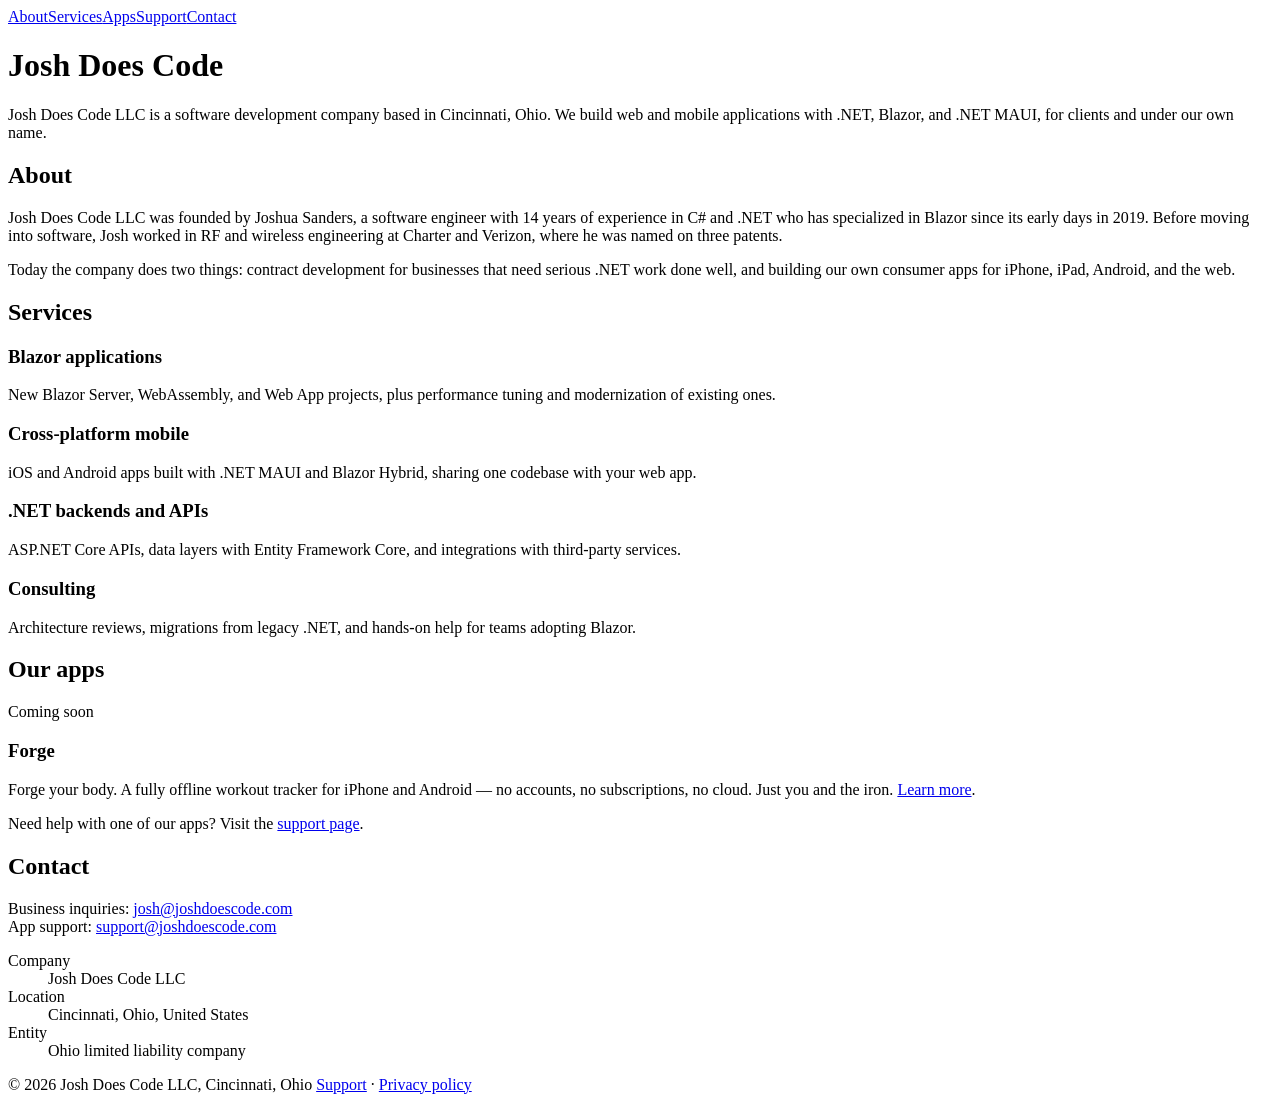
==== index.html @ a7d5ea66 "Add index.html" ====
<!doctype html>
<html lang="en">
<head>
<meta charset="utf-8">
<meta name="viewport" content="width=device-width, initial-scale=1">
<title>Josh Does Code LLC | .NET, Blazor, and mobile app development</title>
<meta name="description" content="Josh Does Code LLC is a software development company in Cincinnati, Ohio, building web and mobile apps with .NET, Blazor, and .NET MAUI.">
<link rel="preconnect" href="https://fonts.googleapis.com">
<link rel="preconnect" href="https://fonts.gstatic.com" crossorigin>
<link href="https://fonts.googleapis.com/css2?family=Schibsted+Grotesk:wght@400;600;700;800&display=swap" rel="stylesheet">
<link rel="stylesheet" href="style.css">
</head>
<body>
<main class="wrap">
  <nav aria-label="Main">
    <a href="#about">About</a><a href="#services">Services</a><a href="#apps">Apps</a><a href="support.html">Support</a><a href="#contact">Contact</a>
  </nav>

  <h1 class="mark">Josh Does Code<span class="caret" aria-hidden="true"></span></h1>
  <p class="lede">Josh Does Code LLC is a software development company based in Cincinnati, Ohio. We build web and mobile applications with .NET, Blazor, and .NET MAUI, for clients and under our own name.</p>

  <section id="about">
    <h2>About</h2>
    <p>Josh Does Code LLC was founded by Joshua Sanders, a software engineer with 14 years of experience in C# and .NET who has specialized in Blazor since its early days in 2019. Before moving into software, Josh worked in RF and wireless engineering at Charter and Verizon, where he was named on three patents.</p>
    <p>Today the company does two things: contract development for businesses that need serious .NET work done well, and building our own consumer apps for iPhone, iPad, Android, and the web.</p>
  </section>

  <section id="services">
    <h2>Services</h2>
    <div class="grid">
      <div class="card"><h3>Blazor applications</h3><p>New Blazor Server, WebAssembly, and Web App projects, plus performance tuning and modernization of existing ones.</p></div>
      <div class="card"><h3>Cross-platform mobile</h3><p>iOS and Android apps built with .NET MAUI and Blazor Hybrid, sharing one codebase with your web app.</p></div>
      <div class="card"><h3>.NET backends and APIs</h3><p>ASP.NET Core APIs, data layers with Entity Framework Core, and integrations with third-party services.</p></div>
      <div class="card"><h3>Consulting</h3><p>Architecture reviews, migrations from legacy .NET, and hands-on help for teams adopting Blazor.</p></div>
    </div>
  </section>

  <section id="apps">
    <h2>Our apps</h2>
    <div class="grid">
      <div class="card"><span class="tag">Coming soon</span><h3>Forge</h3><p>Forge your body. A fully offline workout tracker for iPhone and Android — no accounts, no subscriptions, no cloud. Just you and the iron. <a href="/forge/">Learn more</a>.</p></div>
    </div>
    <p style="margin-top:1rem">Need help with one of our apps? Visit the <a href="support.html">support page</a>.</p>
  </section>

  <section id="contact">
    <h2>Contact</h2>
    <p>Business inquiries: <a href="mailto:josh@joshdoescode.com">josh@joshdoescode.com</a><br>App support: <a href="mailto:support@joshdoescode.com">support@joshdoescode.com</a></p>
    <dl class="facts">
      <dt>Company</dt><dd>Josh Does Code LLC</dd>
      <dt>Location</dt><dd>Cincinnati, Ohio, United States</dd>
      <dt>Entity</dt><dd>Ohio limited liability company</dd>
    </dl>
  </section>

  <footer>
    <span>&copy; 2026 Josh Does Code LLC, Cincinnati, Ohio</span>
    <span><a href="support.html">Support</a> &middot; <a href="privacy.html">Privacy policy</a></span>
  </footer>
</main>
</body>
</html>
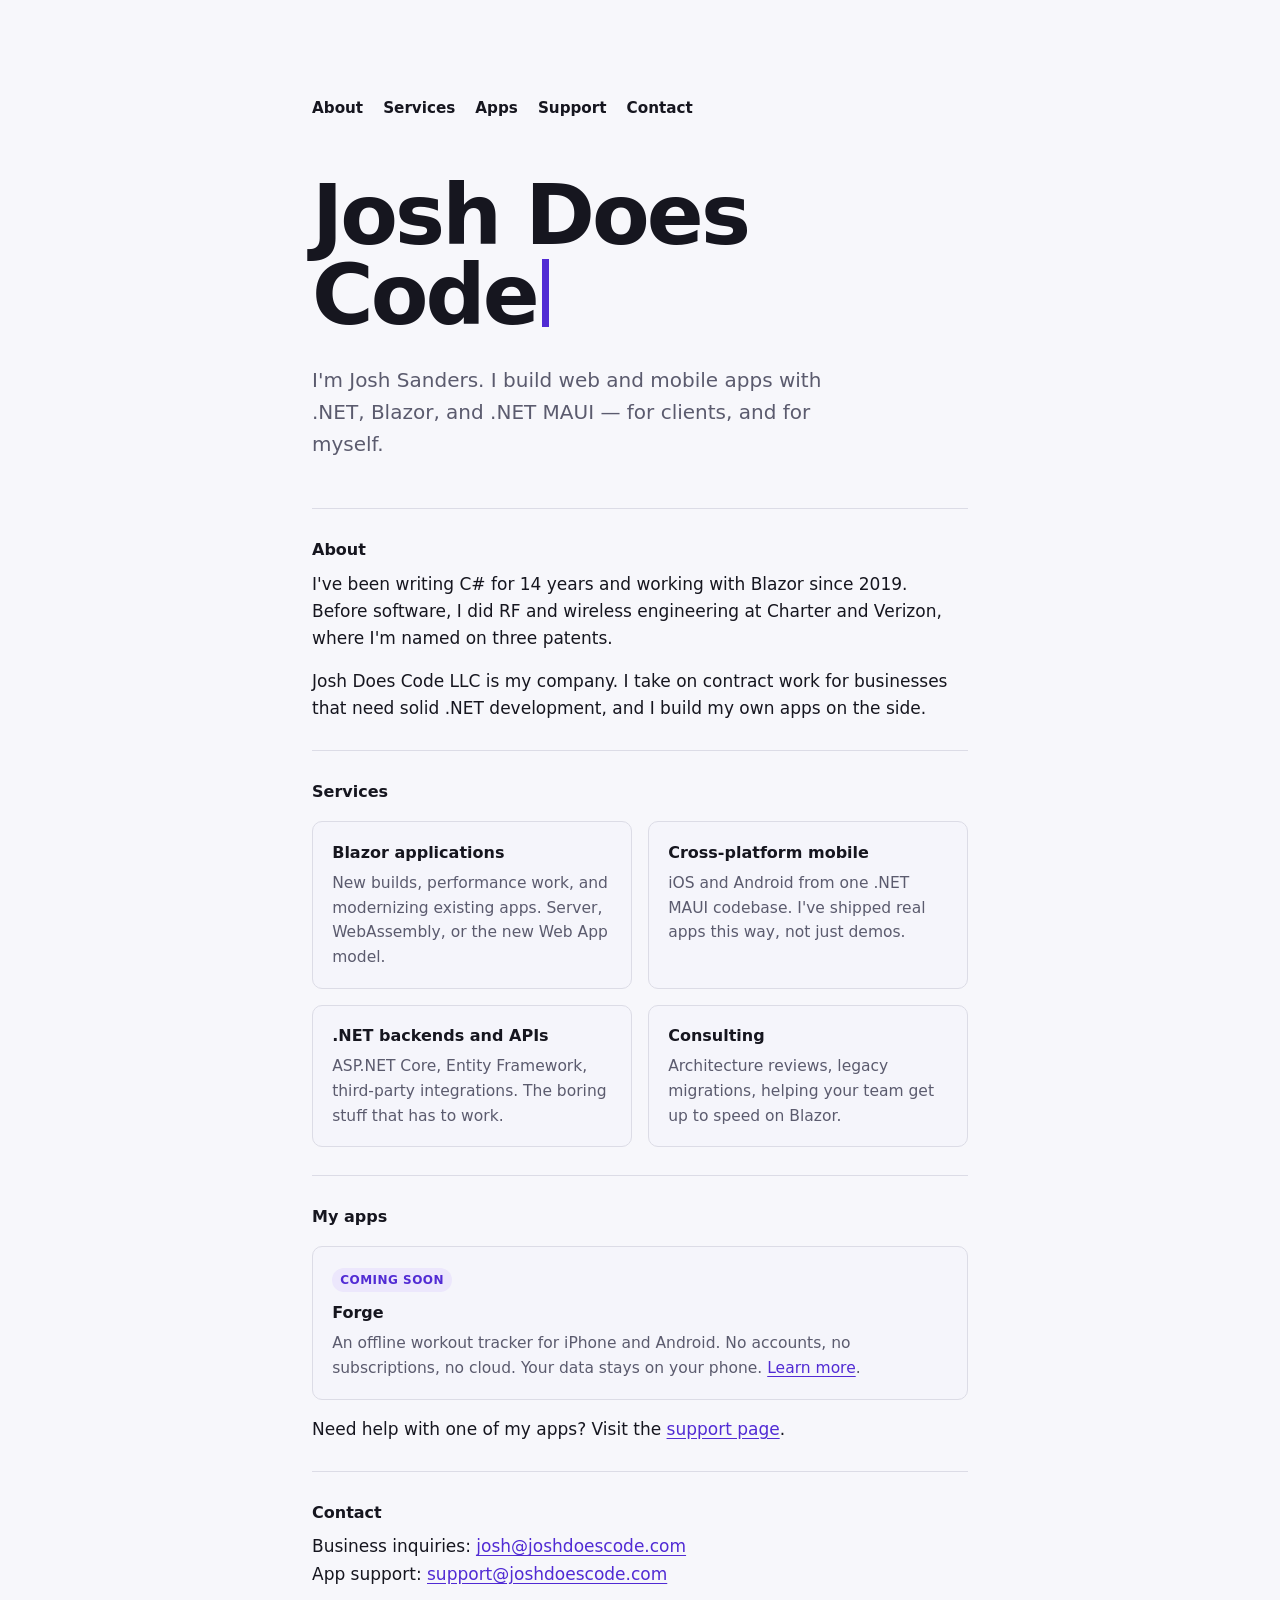
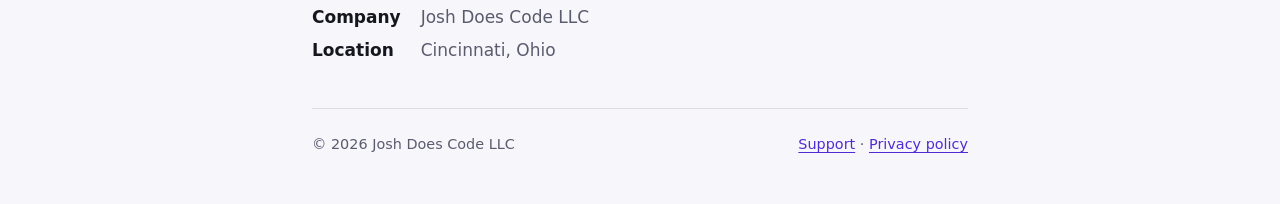
==== commit 01e3b4fd: "Polish site copy" ====
--- a/index.html
+++ b/index.html
@@ -17,30 +17,30 @@
   </nav>
 
   <h1 class="mark">Josh Does Code<span class="caret" aria-hidden="true"></span></h1>
-  <p class="lede">Josh Does Code LLC is a software development company based in Cincinnati, Ohio. We build web and mobile applications with .NET, Blazor, and .NET MAUI, for clients and under our own name.</p>
+  <p class="lede">I'm Josh Sanders. I build web and mobile apps with .NET, Blazor, and .NET MAUI — for clients, and for myself.</p>
 
   <section id="about">
     <h2>About</h2>
-    <p>Josh Does Code LLC was founded by Joshua Sanders, a software engineer with 14 years of experience in C# and .NET who has specialized in Blazor since its early days in 2019. Before moving into software, Josh worked in RF and wireless engineering at Charter and Verizon, where he was named on three patents.</p>
-    <p>Today the company does two things: contract development for businesses that need serious .NET work done well, and building our own consumer apps for iPhone, iPad, Android, and the web.</p>
+    <p>I've been writing C# for 14 years and working with Blazor since 2019. Before software, I did RF and wireless engineering at Charter and Verizon, where I'm named on three patents.</p>
+    <p>Josh Does Code LLC is my company. I take on contract work for businesses that need solid .NET development, and I build my own apps on the side.</p>
   </section>
 
   <section id="services">
     <h2>Services</h2>
     <div class="grid">
-      <div class="card"><h3>Blazor applications</h3><p>New Blazor Server, WebAssembly, and Web App projects, plus performance tuning and modernization of existing ones.</p></div>
-      <div class="card"><h3>Cross-platform mobile</h3><p>iOS and Android apps built with .NET MAUI and Blazor Hybrid, sharing one codebase with your web app.</p></div>
-      <div class="card"><h3>.NET backends and APIs</h3><p>ASP.NET Core APIs, data layers with Entity Framework Core, and integrations with third-party services.</p></div>
-      <div class="card"><h3>Consulting</h3><p>Architecture reviews, migrations from legacy .NET, and hands-on help for teams adopting Blazor.</p></div>
+      <div class="card"><h3>Blazor applications</h3><p>New builds, performance work, and modernizing existing apps. Server, WebAssembly, or the new Web App model.</p></div>
+      <div class="card"><h3>Cross-platform mobile</h3><p>iOS and Android from one .NET MAUI codebase. I've shipped real apps this way, not just demos.</p></div>
+      <div class="card"><h3>.NET backends and APIs</h3><p>ASP.NET Core, Entity Framework, third-party integrations. The boring stuff that has to work.</p></div>
+      <div class="card"><h3>Consulting</h3><p>Architecture reviews, legacy migrations, helping your team get up to speed on Blazor.</p></div>
     </div>
   </section>
 
   <section id="apps">
-    <h2>Our apps</h2>
+    <h2>My apps</h2>
     <div class="grid">
-      <div class="card"><span class="tag">Coming soon</span><h3>Forge</h3><p>Forge your body. A fully offline workout tracker for iPhone and Android — no accounts, no subscriptions, no cloud. Just you and the iron. <a href="/forge/">Learn more</a>.</p></div>
+      <div class="card"><span class="tag">Coming soon</span><h3>Forge</h3><p>An offline workout tracker for iPhone and Android. No accounts, no subscriptions, no cloud. Your data stays on your phone. <a href="/forge/">Learn more</a>.</p></div>
     </div>
-    <p style="margin-top:1rem">Need help with one of our apps? Visit the <a href="support.html">support page</a>.</p>
+    <p style="margin-top:1rem">Need help with one of my apps? Visit the <a href="support.html">support page</a>.</p>
   </section>
 
   <section id="contact">
@@ -48,13 +48,12 @@
     <p>Business inquiries: <a href="mailto:josh@joshdoescode.com">josh@joshdoescode.com</a><br>App support: <a href="mailto:support@joshdoescode.com">support@joshdoescode.com</a></p>
     <dl class="facts">
       <dt>Company</dt><dd>Josh Does Code LLC</dd>
-      <dt>Location</dt><dd>Cincinnati, Ohio, United States</dd>
-      <dt>Entity</dt><dd>Ohio limited liability company</dd>
+      <dt>Location</dt><dd>Cincinnati, Ohio</dd>
     </dl>
   </section>
 
   <footer>
-    <span>&copy; 2026 Josh Does Code LLC, Cincinnati, Ohio</span>
+    <span>&copy; 2026 Josh Does Code LLC</span>
     <span><a href="support.html">Support</a> &middot; <a href="privacy.html">Privacy policy</a></span>
   </footer>
 </main>
--- a/style.css
+++ b/style.css
@@ -0,0 +1,33 @@
+:root{--bg:#F7F7FB;--ink:#16161F;--muted:#5B5B6E;--line:#DCDCE6;--accent:#512BD4;--accent-soft:#ECE7FC}
+@media (prefers-color-scheme:dark){:root{--bg:#121218;--ink:#EDEDF3;--muted:#A0A0B4;--line:#2A2A36;--accent:#9C85F5;--accent-soft:#221C3A}}
+*{box-sizing:border-box}
+html{-webkit-text-size-adjust:100%}
+body{margin:0;background:var(--bg);color:var(--ink);font-family:"Schibsted Grotesk",system-ui,-apple-system,"Segoe UI",sans-serif;font-size:1.0625rem;line-height:1.6}
+.wrap{max-width:44rem;margin:0 auto;padding:clamp(2.5rem,8vw,6rem) 1.5rem 3rem}
+a{color:var(--accent);text-underline-offset:.2em}
+a:focus-visible{outline:2px solid var(--accent);outline-offset:3px;border-radius:2px}
+.mark{font-weight:800;font-size:clamp(2.75rem,10vw,5.25rem);line-height:.95;letter-spacing:-.035em;margin:0 0 1.75rem}
+.mark .caret{display:inline-block;width:.09em;height:.82em;background:var(--accent);margin-left:.06em;vertical-align:-.04em;animation:blink 1.1s steps(1) infinite}
+@keyframes blink{50%{opacity:0}}
+@media (prefers-reduced-motion:reduce){.mark .caret{animation:none}}
+.lede{font-size:1.25rem;color:var(--muted);max-width:34rem;margin:0 0 3rem}
+section{border-top:1px solid var(--line);padding:1.75rem 0}
+h2{font-size:1rem;font-weight:700;margin:0 0 .5rem}
+p{margin:0 0 1rem}
+section p:last-child{margin-bottom:0}
+footer{border-top:1px solid var(--line);padding-top:1.5rem;margin-top:1rem;font-size:.9rem;color:var(--muted);display:flex;flex-wrap:wrap;gap:.5rem 1.5rem;justify-content:space-between}
+.doc h1{font-size:clamp(2rem,6vw,2.75rem);letter-spacing:-.02em;line-height:1.1;margin:0 0 .5rem}
+.doc .date{color:var(--muted);margin-bottom:2.5rem}
+.doc h2{font-size:1.15rem;margin-top:2rem}
+.back{display:inline-block;margin-bottom:2rem;font-weight:600}
+nav{display:flex;flex-wrap:wrap;gap:.25rem 1.25rem;margin-bottom:clamp(2rem,6vw,3.5rem);font-weight:600;font-size:.95rem}
+nav a{color:var(--ink);text-decoration:none}
+nav a:hover{color:var(--accent)}
+.grid{display:grid;grid-template-columns:repeat(auto-fit,minmax(14rem,1fr));gap:1rem;margin-top:1rem}
+.card{border:1px solid var(--line);border-radius:10px;padding:1.1rem 1.2rem;background:color-mix(in srgb,var(--bg) 85%,var(--accent-soft))}
+.card h3{margin:0 0 .35rem;font-size:1rem}
+.card p{margin:0;color:var(--muted);font-size:.97rem}
+.tag{display:inline-block;font-size:.75rem;font-weight:700;letter-spacing:.04em;text-transform:uppercase;color:var(--accent);background:var(--accent-soft);padding:.15rem .5rem;border-radius:999px;margin-bottom:.5rem}
+dl.facts{display:grid;grid-template-columns:max-content 1fr;gap:.35rem 1.25rem;margin:0}
+dl.facts dt{font-weight:600}
+dl.facts dd{margin:0;color:var(--muted)}
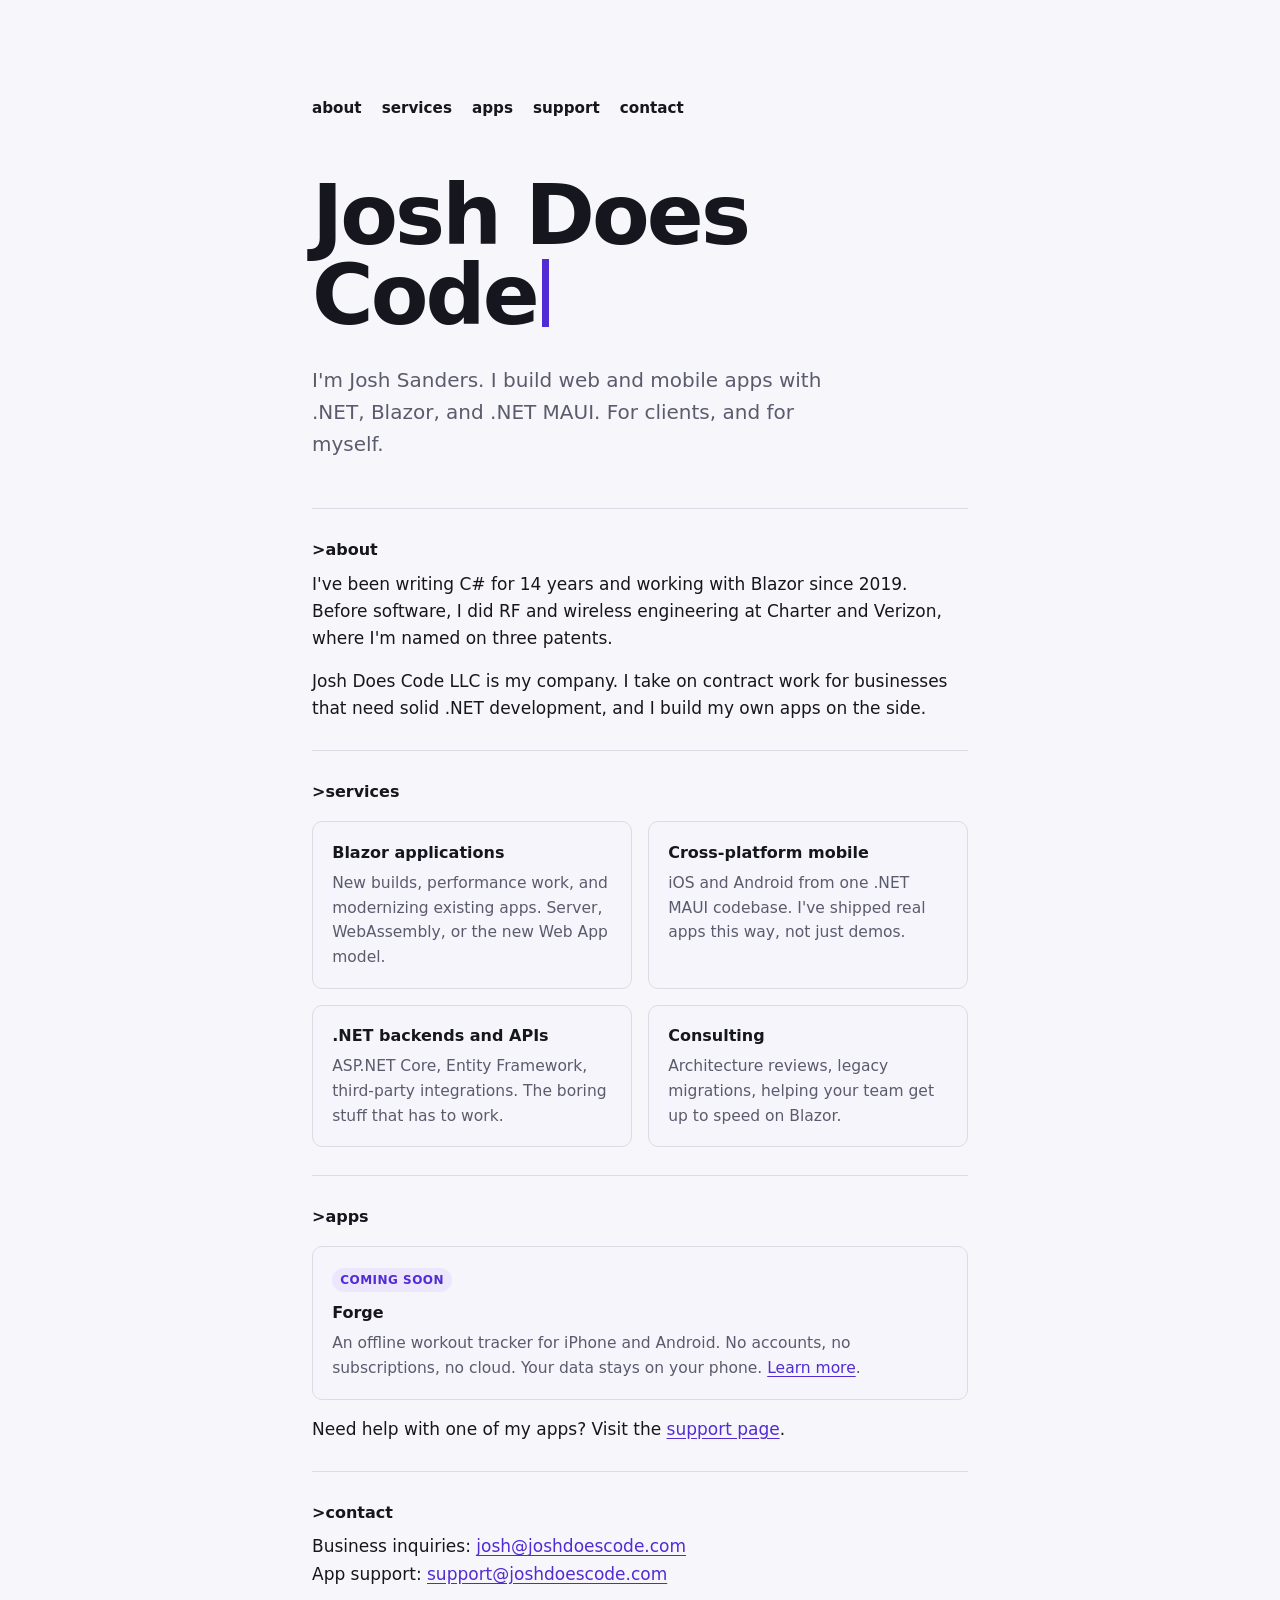
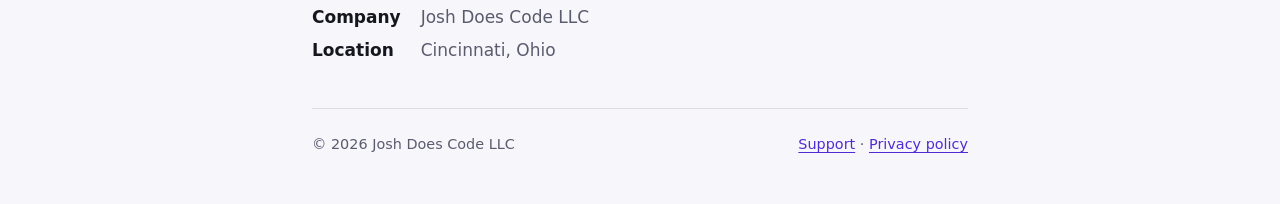
==== commit 5b3e8766: "Polish site copy" ====
--- a/index.html
+++ b/index.html
@@ -13,20 +13,20 @@
 <body>
 <main class="wrap">
   <nav aria-label="Main">
-    <a href="#about">About</a><a href="#services">Services</a><a href="#apps">Apps</a><a href="support.html">Support</a><a href="#contact">Contact</a>
+    <a href="#about">about</a><a href="#services">services</a><a href="#apps">apps</a><a href="support.html">support</a><a href="#contact">contact</a>
   </nav>
 
   <h1 class="mark">Josh Does Code<span class="caret" aria-hidden="true"></span></h1>
-  <p class="lede">I'm Josh Sanders. I build web and mobile apps with .NET, Blazor, and .NET MAUI — for clients, and for myself.</p>
+  <p class="lede">I'm Josh Sanders. I build web and mobile apps with .NET, Blazor, and .NET MAUI. For clients, and for myself.</p>
 
   <section id="about">
-    <h2>About</h2>
+    <h2><span class="prompt">></span>about</h2>
     <p>I've been writing C# for 14 years and working with Blazor since 2019. Before software, I did RF and wireless engineering at Charter and Verizon, where I'm named on three patents.</p>
     <p>Josh Does Code LLC is my company. I take on contract work for businesses that need solid .NET development, and I build my own apps on the side.</p>
   </section>
 
   <section id="services">
-    <h2>Services</h2>
+    <h2><span class="prompt">></span>services</h2>
     <div class="grid">
       <div class="card"><h3>Blazor applications</h3><p>New builds, performance work, and modernizing existing apps. Server, WebAssembly, or the new Web App model.</p></div>
       <div class="card"><h3>Cross-platform mobile</h3><p>iOS and Android from one .NET MAUI codebase. I've shipped real apps this way, not just demos.</p></div>
@@ -36,15 +36,15 @@
   </section>
 
   <section id="apps">
-    <h2>My apps</h2>
+    <h2><span class="prompt">></span>apps</h2>
     <div class="grid">
-      <div class="card"><span class="tag">Coming soon</span><h3>Forge</h3><p>An offline workout tracker for iPhone and Android. No accounts, no subscriptions, no cloud. Your data stays on your phone. <a href="/forge/">Learn more</a>.</p></div>
+      <div class="card forge-featured"><span class="tag">Coming soon</span><h3>Forge</h3><p>An offline workout tracker for iPhone and Android. No accounts, no subscriptions, no cloud. Your data stays on your phone. <a href="/forge/">Learn more</a>.</p></div>
     </div>
     <p style="margin-top:1rem">Need help with one of my apps? Visit the <a href="support.html">support page</a>.</p>
   </section>
 
   <section id="contact">
-    <h2>Contact</h2>
+    <h2><span class="prompt">></span>contact</h2>
     <p>Business inquiries: <a href="mailto:josh@joshdoescode.com">josh@joshdoescode.com</a><br>App support: <a href="mailto:support@joshdoescode.com">support@joshdoescode.com</a></p>
     <dl class="facts">
       <dt>Company</dt><dd>Josh Does Code LLC</dd>
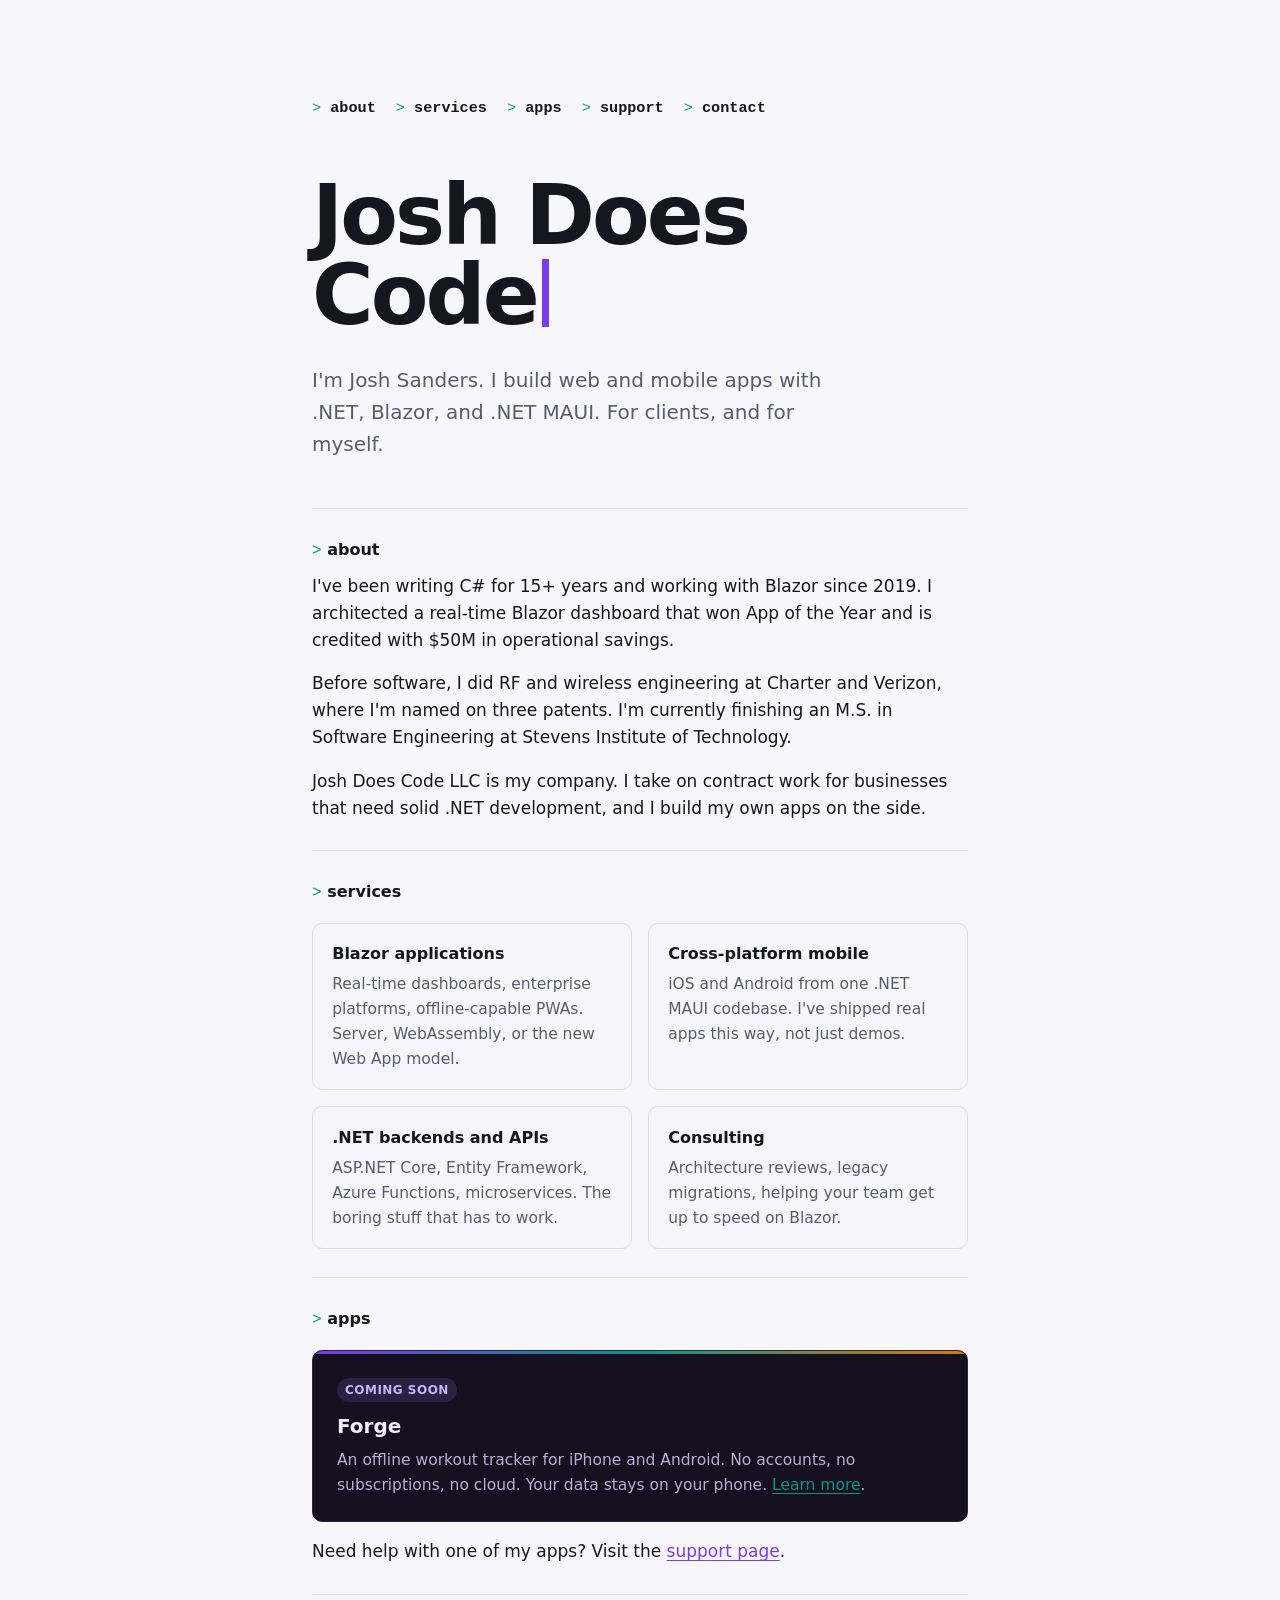
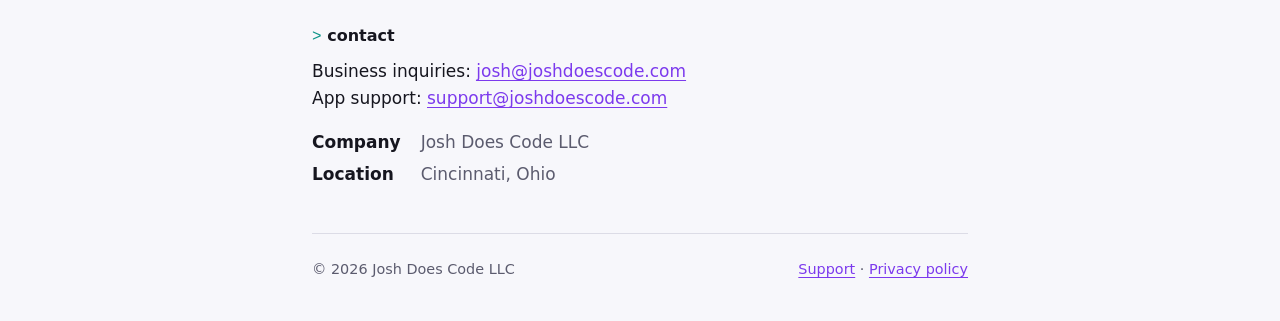
==== commit 2c13fe52: "Polish site copy" ====
--- a/index.html
+++ b/index.html
@@ -21,16 +21,17 @@
 
   <section id="about">
     <h2><span class="prompt">></span>about</h2>
-    <p>I've been writing C# for 14 years and working with Blazor since 2019. Before software, I did RF and wireless engineering at Charter and Verizon, where I'm named on three patents.</p>
+    <p>I've been writing C# for 15+ years and working with Blazor since 2019. I architected a real-time Blazor dashboard that won App of the Year and is credited with $50M in operational savings.</p>
+    <p>Before software, I did RF and wireless engineering at Charter and Verizon, where I'm named on three patents. I'm currently finishing an M.S. in Software Engineering at Stevens Institute of Technology.</p>
     <p>Josh Does Code LLC is my company. I take on contract work for businesses that need solid .NET development, and I build my own apps on the side.</p>
   </section>
 
   <section id="services">
     <h2><span class="prompt">></span>services</h2>
     <div class="grid">
-      <div class="card"><h3>Blazor applications</h3><p>New builds, performance work, and modernizing existing apps. Server, WebAssembly, or the new Web App model.</p></div>
+      <div class="card"><h3>Blazor applications</h3><p>Real-time dashboards, enterprise platforms, offline-capable PWAs. Server, WebAssembly, or the new Web App model.</p></div>
       <div class="card"><h3>Cross-platform mobile</h3><p>iOS and Android from one .NET MAUI codebase. I've shipped real apps this way, not just demos.</p></div>
-      <div class="card"><h3>.NET backends and APIs</h3><p>ASP.NET Core, Entity Framework, third-party integrations. The boring stuff that has to work.</p></div>
+      <div class="card"><h3>.NET backends and APIs</h3><p>ASP.NET Core, Entity Framework, Azure Functions, microservices. The boring stuff that has to work.</p></div>
       <div class="card"><h3>Consulting</h3><p>Architecture reviews, legacy migrations, helping your team get up to speed on Blazor.</p></div>
     </div>
   </section>
--- a/style.css
+++ b/style.css
@@ -1,5 +1,32 @@
-:root{--bg:#F7F7FB;--ink:#16161F;--muted:#5B5B6E;--line:#DCDCE6;--accent:#512BD4;--accent-soft:#ECE7FC}
-@media (prefers-color-scheme:dark){:root{--bg:#121218;--ink:#EDEDF3;--muted:#A0A0B4;--line:#2A2A36;--accent:#9C85F5;--accent-soft:#221C3A}}
+:root{
+  --bg:#F7F7FB;
+  --ink:#16161F;
+  --muted:#5B5B6E;
+  --line:#DCDCE6;
+  --accent:#7C3AED;
+  --accent-soft:#ECE7FC;
+  --teal:#0D9488;
+  --teal-soft:#D9F5F1;
+  --amber:#D97706;
+  --amber-soft:#FEF3DC;
+  --forge-bg:#14101F;
+  --forge-ink:#F2EDFF;
+  --forge-muted:#B8AED6;
+}
+@media (prefers-color-scheme:dark){
+  :root{
+    --bg:#121218;
+    --ink:#EDEDF3;
+    --muted:#A0A0B4;
+    --line:#2A2A36;
+    --accent:#9C85F5;
+    --accent-soft:#221C3A;
+    --teal:#2DD4BF;
+    --teal-soft:#0F2E2B;
+    --amber:#FBBF24;
+    --amber-soft:#33230A;
+  }
+}
 *{box-sizing:border-box}
 html{-webkit-text-size-adjust:100%}
 body{margin:0;background:var(--bg);color:var(--ink);font-family:"Schibsted Grotesk",system-ui,-apple-system,"Segoe UI",sans-serif;font-size:1.0625rem;line-height:1.6}
@@ -13,21 +40,45 @@
 .lede{font-size:1.25rem;color:var(--muted);max-width:34rem;margin:0 0 3rem}
 section{border-top:1px solid var(--line);padding:1.75rem 0}
 h2{font-size:1rem;font-weight:700;margin:0 0 .5rem}
+h2 .prompt{font-family:ui-monospace,SFMono-Regular,Menlo,Consolas,monospace;color:var(--teal);font-weight:400;margin-right:.35em}
 p{margin:0 0 1rem}
 section p:last-child{margin-bottom:0}
 footer{border-top:1px solid var(--line);padding-top:1.5rem;margin-top:1rem;font-size:.9rem;color:var(--muted);display:flex;flex-wrap:wrap;gap:.5rem 1.5rem;justify-content:space-between}
 .doc h1{font-size:clamp(2rem,6vw,2.75rem);letter-spacing:-.02em;line-height:1.1;margin:0 0 .5rem}
 .doc .date{color:var(--muted);margin-bottom:2.5rem}
 .doc h2{font-size:1.15rem;margin-top:2rem}
-.back{display:inline-block;margin-bottom:2rem;font-weight:600}
-nav{display:flex;flex-wrap:wrap;gap:.25rem 1.25rem;margin-bottom:clamp(2rem,6vw,3.5rem);font-weight:600;font-size:.95rem}
+.back{display:inline-block;margin-bottom:2rem;font-weight:600;font-family:ui-monospace,SFMono-Regular,Menlo,Consolas,monospace;font-size:.9rem}
+.back::before{content:"~/";color:var(--teal)}
+nav{display:flex;flex-wrap:wrap;gap:.25rem 1.25rem;margin-bottom:clamp(2rem,6vw,3.5rem);font-weight:600;font-size:.95rem;font-family:ui-monospace,SFMono-Regular,Menlo,Consolas,monospace}
 nav a{color:var(--ink);text-decoration:none}
 nav a:hover{color:var(--accent)}
+nav a::before{content:"> ";color:var(--teal);font-weight:400}
 .grid{display:grid;grid-template-columns:repeat(auto-fit,minmax(14rem,1fr));gap:1rem;margin-top:1rem}
 .card{border:1px solid var(--line);border-radius:10px;padding:1.1rem 1.2rem;background:color-mix(in srgb,var(--bg) 85%,var(--accent-soft))}
 .card h3{margin:0 0 .35rem;font-size:1rem}
 .card p{margin:0;color:var(--muted);font-size:.97rem}
 .tag{display:inline-block;font-size:.75rem;font-weight:700;letter-spacing:.04em;text-transform:uppercase;color:var(--accent);background:var(--accent-soft);padding:.15rem .5rem;border-radius:999px;margin-bottom:.5rem}
+/* Featured Forge card — dark, branded */
+.card.forge-featured{
+  background:var(--forge-bg);
+  border:1px solid #2A2140;
+  color:var(--forge-ink);
+  grid-column:1/-1;
+  padding:1.5rem;
+  position:relative;
+  overflow:hidden;
+}
+.card.forge-featured::before{
+  content:"";
+  position:absolute;
+  top:0;left:0;right:0;
+  height:3px;
+  background:linear-gradient(90deg,var(--accent),var(--teal),var(--amber));
+}
+.card.forge-featured h3{color:var(--forge-ink);font-size:1.25rem}
+.card.forge-featured p{color:var(--forge-muted)}
+.card.forge-featured a{color:var(--teal)}
+.card.forge-featured .tag{background:#2A2140;color:#C4B5FD}
 dl.facts{display:grid;grid-template-columns:max-content 1fr;gap:.35rem 1.25rem;margin:0}
 dl.facts dt{font-weight:600}
 dl.facts dd{margin:0;color:var(--muted)}
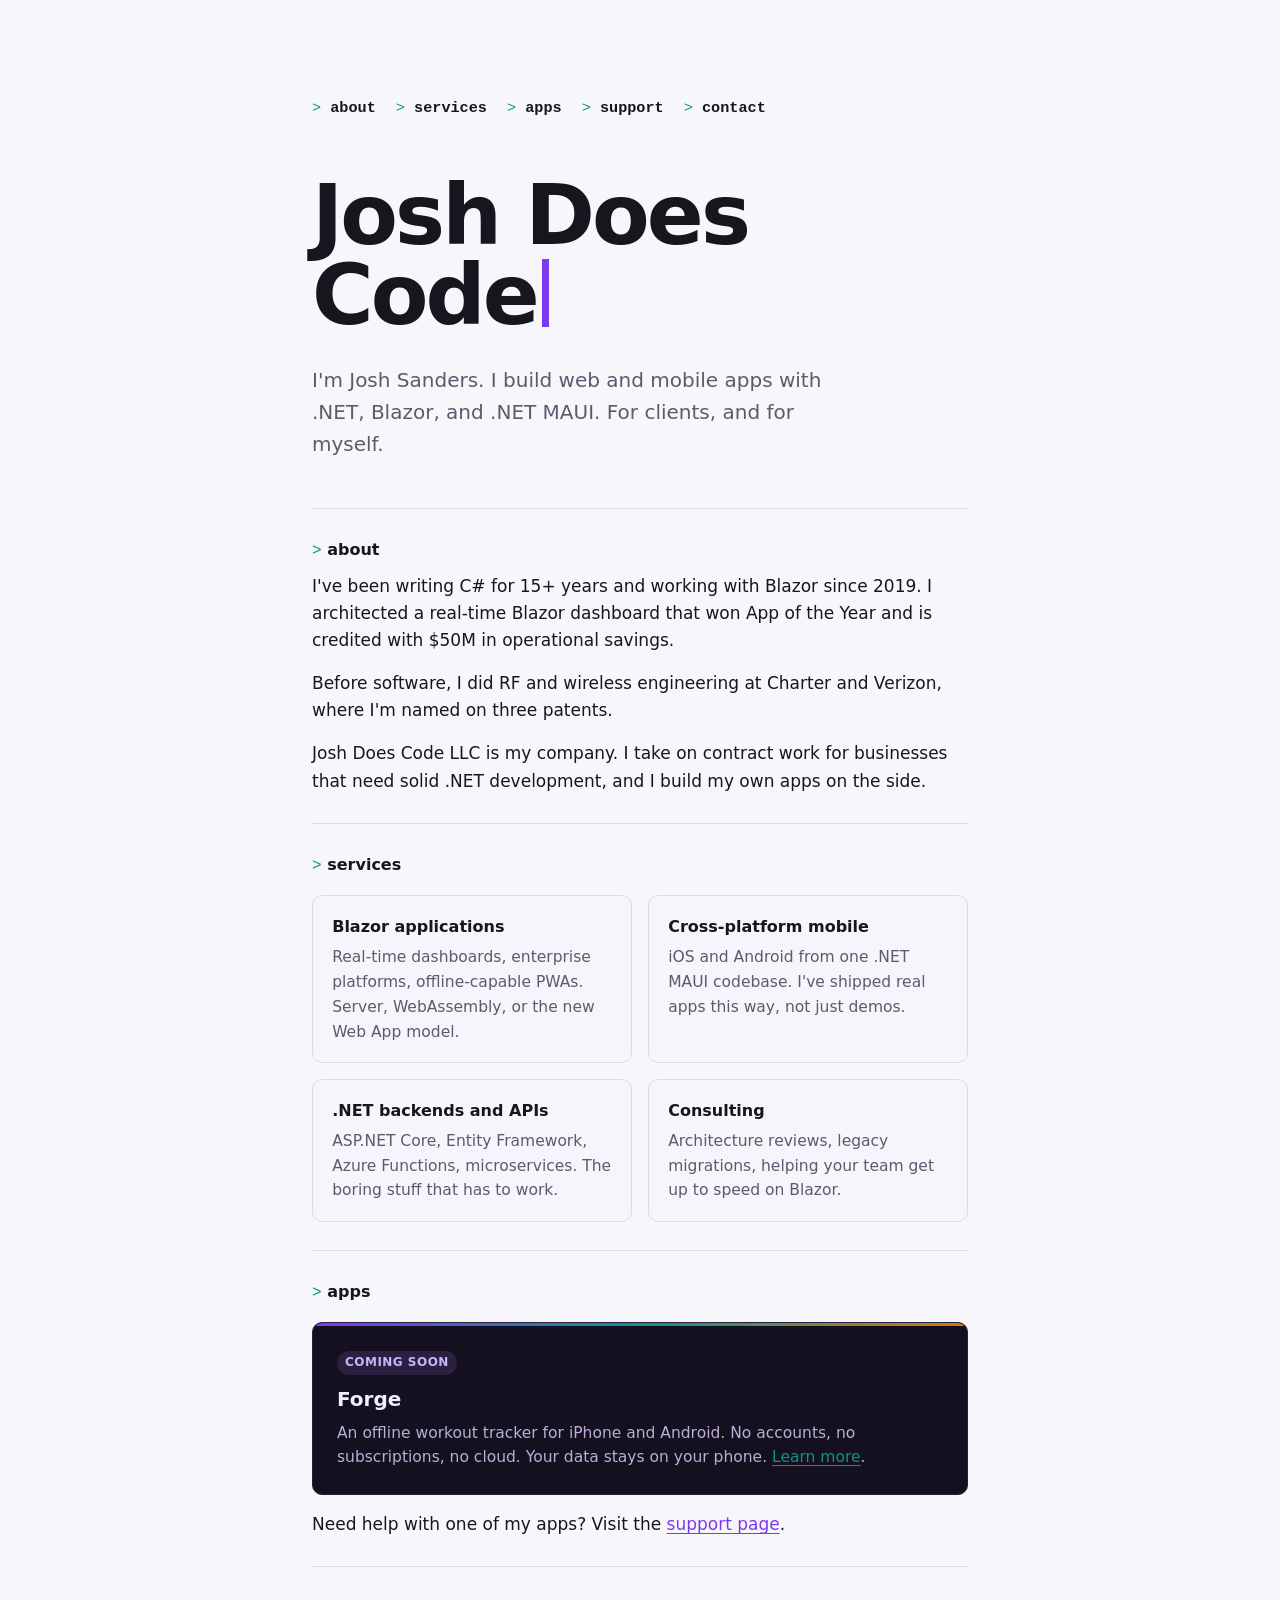
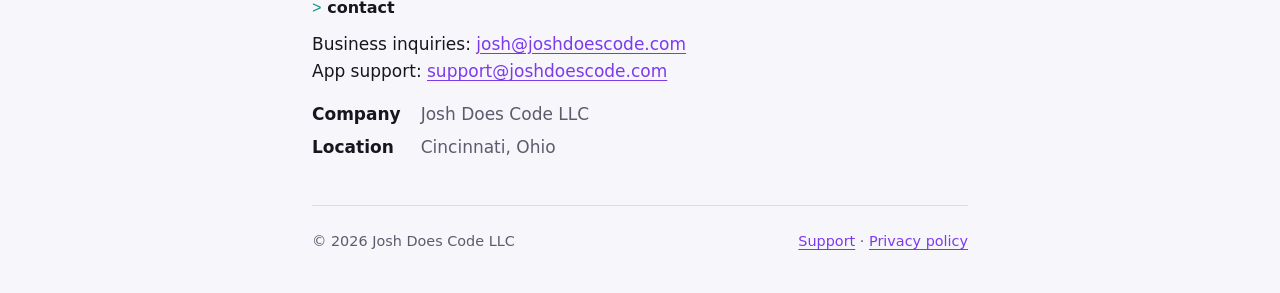
==== commit 1e706d2f: "Polish site copy" ====
--- a/index.html
+++ b/index.html
@@ -22,7 +22,7 @@
   <section id="about">
     <h2><span class="prompt">></span>about</h2>
     <p>I've been writing C# for 15+ years and working with Blazor since 2019. I architected a real-time Blazor dashboard that won App of the Year and is credited with $50M in operational savings.</p>
-    <p>Before software, I did RF and wireless engineering at Charter and Verizon, where I'm named on three patents. I'm currently finishing an M.S. in Software Engineering at Stevens Institute of Technology.</p>
+    <p>Before software, I did RF and wireless engineering at Charter and Verizon, where I'm named on three patents.</p>
     <p>Josh Does Code LLC is my company. I take on contract work for businesses that need solid .NET development, and I build my own apps on the side.</p>
   </section>
 
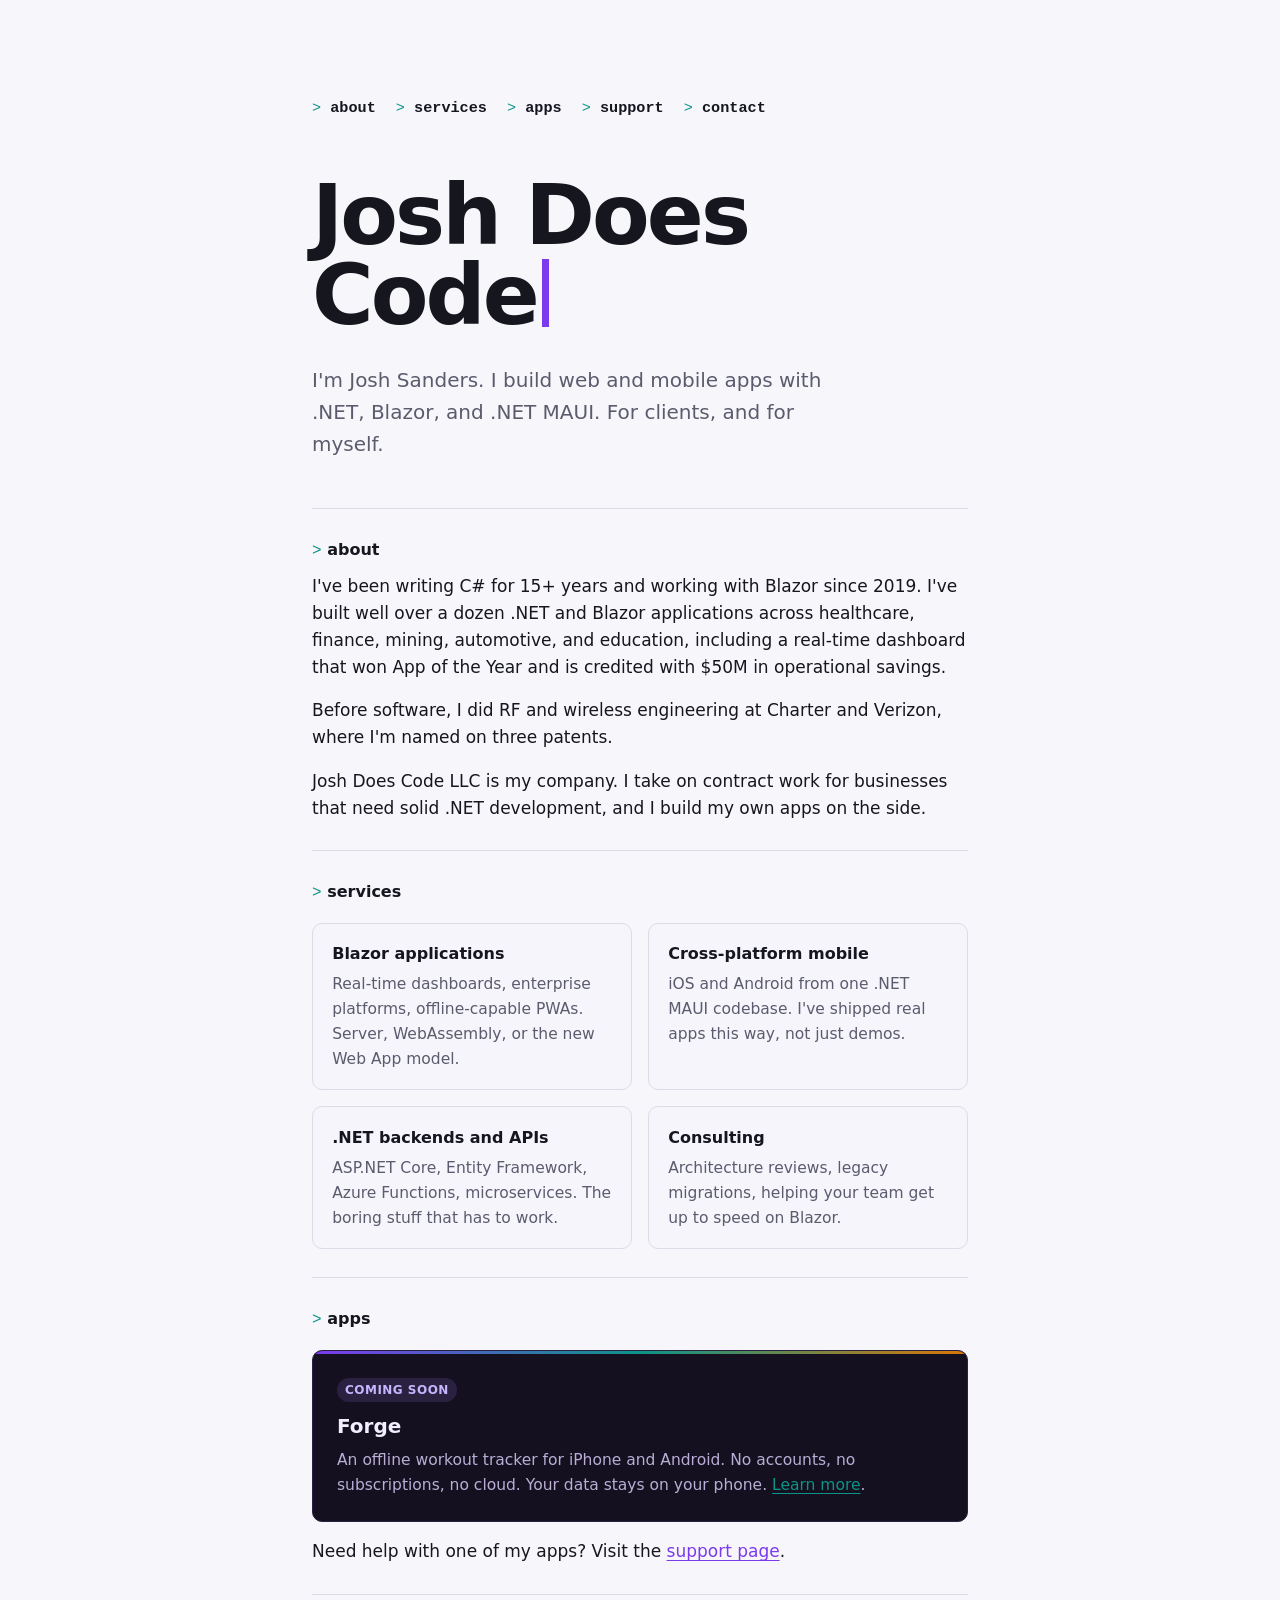
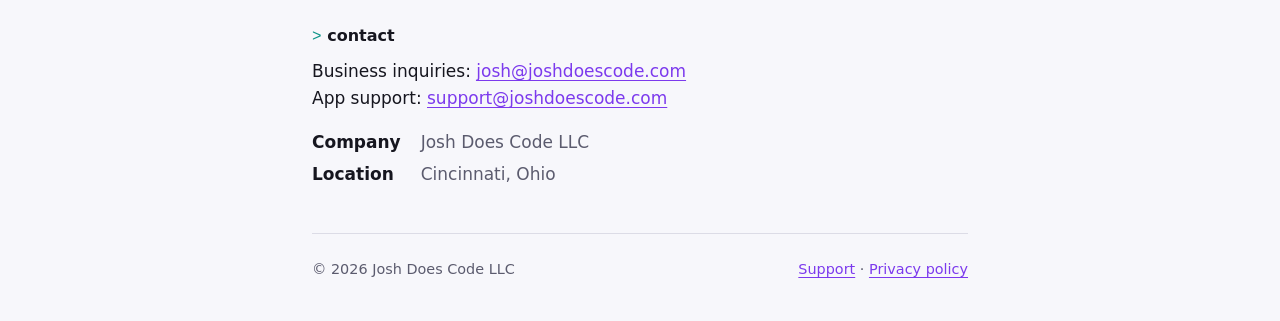
==== commit 5c006873: "Polish site copy" ====
--- a/index.html
+++ b/index.html
@@ -21,7 +21,7 @@
 
   <section id="about">
     <h2><span class="prompt">></span>about</h2>
-    <p>I've been writing C# for 15+ years and working with Blazor since 2019. I architected a real-time Blazor dashboard that won App of the Year and is credited with $50M in operational savings.</p>
+    <p>I've been writing C# for 15+ years and working with Blazor since 2019. I've built well over a dozen .NET and Blazor applications across healthcare, finance, mining, automotive, and education, including a real-time dashboard that won App of the Year and is credited with $50M in operational savings.</p>
     <p>Before software, I did RF and wireless engineering at Charter and Verizon, where I'm named on three patents.</p>
     <p>Josh Does Code LLC is my company. I take on contract work for businesses that need solid .NET development, and I build my own apps on the side.</p>
   </section>
